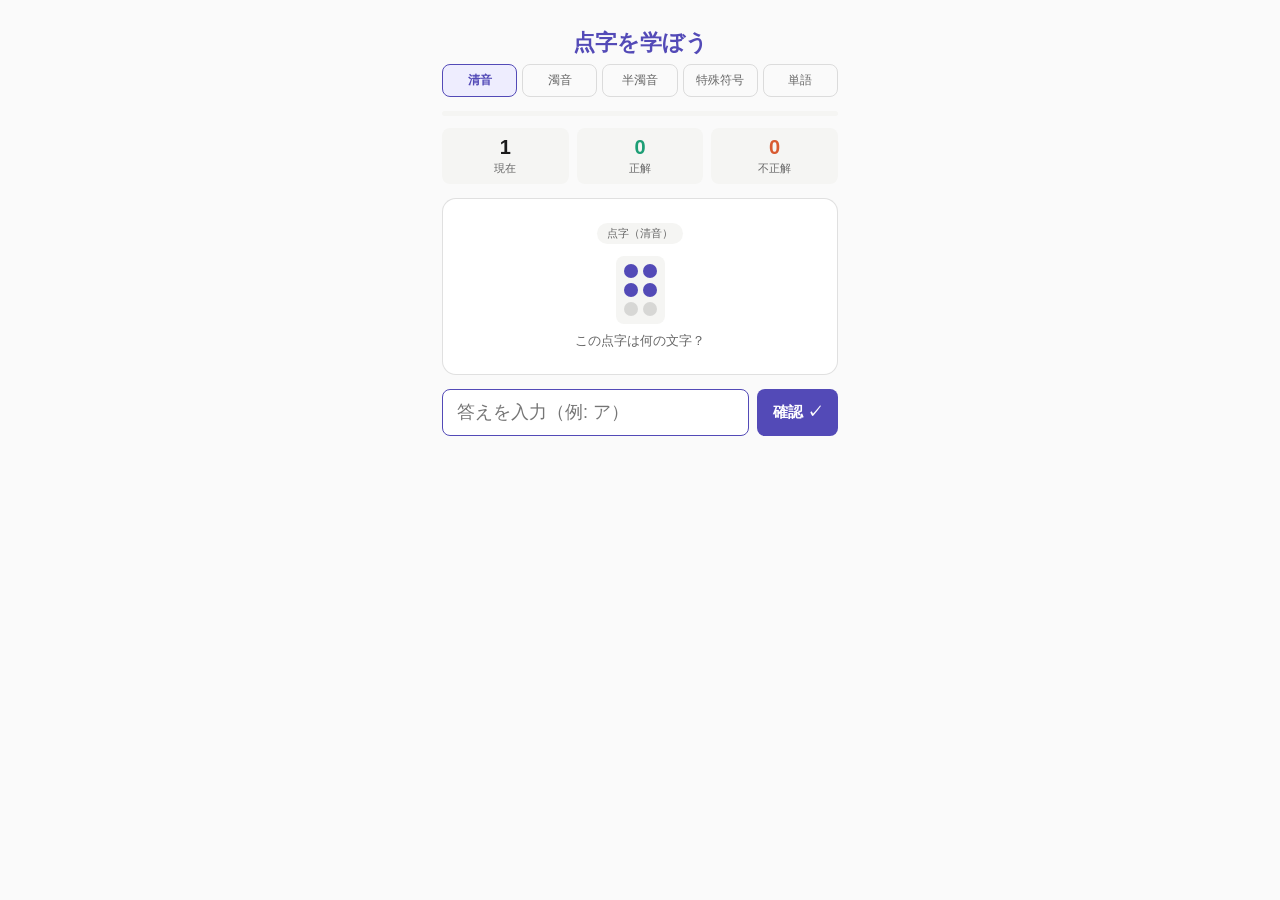
==== static/index.html @ 98c0f5f3 "feat: initial commit - 点字学習アプリ v0.1" ====
<!DOCTYPE html>
<html lang="ja">
<head>
<meta charset="UTF-8">
<meta name="viewport" content="width=device-width, initial-scale=1.0, maximum-scale=1.0">
<title>点字を学ぼう</title>
<link rel="stylesheet" href="/static/style.css">
</head>
<body>
<div class="app">
  <h1 class="app-title">点字を学ぼう</h1>

  <div class="tabs" id="tabs">
    <button class="tab active" data-mode="seion">清音</button>
    <button class="tab" data-mode="dakuten">濁音</button>
    <button class="tab" data-mode="handaku">半濁音</button>
    <button class="tab" data-mode="special">特殊符号</button>
    <button class="tab" data-mode="word">単語</button>
  </div>

  <div class="progress-bar"><div class="progress-fill" id="prog"></div></div>

  <div class="stats">
    <div class="stat"><div class="stat-num" id="stat-cur">1</div><div class="stat-label">現在</div></div>
    <div class="stat"><div class="stat-num correct" id="stat-right">0</div><div class="stat-label">正解</div></div>
    <div class="stat"><div class="stat-num wrong" id="stat-wrong">0</div><div class="stat-label">不正解</div></div>
  </div>

  <div class="card" id="card">
    <div class="card-tag" id="card-tag">点字</div>
    <div class="braille-row" id="braille-display"></div>
    <div class="card-sub" id="card-sub"></div>
  </div>

  <!-- 正誤フィードバック -->
  <div class="feedback hidden" id="feedback">
    <div class="feedback-icon" id="feedback-icon"></div>
    <div class="feedback-msg" id="feedback-msg"></div>
    <div class="feedback-correct" id="feedback-correct"></div>
    <div class="mascot" id="mascot"></div>
  </div>

  <!-- 入力エリア -->
  <div class="input-area" id="input-area">
    <input type="text" id="answer-input" class="answer-input" placeholder="答えを入力（例: ア）" autocomplete="off" autocapitalize="none">
    <button class="btn-check" id="btn-check" onclick="checkAnswer()">確認 ✓</button>
  </div>

  <div class="btn-row" id="btn-next-row" style="display:none">
    <button class="btn btn-next" onclick="nextCard()">次へ →</button>
  </div>

  <!-- 結果画面 -->
  <div class="result hidden" id="result">
    <div class="result-emoji" id="result-emoji">🎉</div>
    <div class="result-title" id="result-title">おつかれさま！</div>
    <div class="result-sub" id="result-sub"></div>
    <div class="result-score-wrap">
      <div class="result-score" id="result-score">0%</div>
      <div class="result-score-label">正解率</div>
    </div>
    <div class="result-btns">
      <button class="btn btn-retry" onclick="restart(false)">もう一度</button>
      <button class="btn btn-wrong-only" onclick="restart(true)">不正解のみ</button>
    </div>
  </div>
</div>

<script src="/static/braille_data.js"></script>
<script src="/static/app.js"></script>
</body>
</html>
---- static/style.css ----
:root {
  --purple: #534AB7;
  --purple-light: #EEEDFE;
  --teal: #1D9E75;
  --teal-light: #E1F5EE;
  --coral: #D85A30;
  --coral-light: #FAECE7;
  --gray-bg: #F5F5F3;
  --border: rgba(0,0,0,0.12);
  --text: #1a1a1a;
  --text-muted: #666;
  --radius-md: 8px;
  --radius-lg: 14px;
}

@media (prefers-color-scheme: dark) {
  :root {
    --purple: #8B82E8;
    --purple-light: #26215C;
    --teal: #5DCAA5;
    --teal-light: #04342C;
    --coral: #F0997B;
    --coral-light: #4A1B0C;
    --gray-bg: #1e1e1e;
    --border: rgba(255,255,255,0.12);
    --text: #f0f0f0;
    --text-muted: #aaa;
  }
  body { background: #111; }
}

* { box-sizing: border-box; margin: 0; padding: 0; }
body { font-family: -apple-system, 'Hiragino Sans', sans-serif; background: #fafafa; min-height: 100vh; }

.app { max-width: 420px; margin: 0 auto; padding: 16px 12px 40px; }

.app-title {
  text-align: center;
  font-size: 22px;
  font-weight: 600;
  color: var(--purple);
  padding: 12px 0 6px;
}

/* タブ */
.tabs { display: flex; gap: 5px; margin-bottom: 14px; flex-wrap: wrap; }
.tab {
  flex: 1; min-width: 56px;
  padding: 7px 4px;
  border: 1px solid var(--border);
  border-radius: var(--radius-md);
  background: transparent;
  font-size: 12px; color: var(--text-muted);
  cursor: pointer; transition: all 0.15s;
}
.tab.active {
  background: var(--purple-light);
  color: var(--purple);
  border-color: var(--purple);
  font-weight: 600;
}

/* プログレス */
.progress-bar { height: 5px; background: var(--gray-bg); border-radius: 3px; margin-bottom: 12px; }
.progress-fill { height: 100%; background: var(--purple); border-radius: 3px; transition: width 0.4s; width: 0%; }

/* 統計 */
.stats { display: flex; gap: 8px; margin-bottom: 14px; }
.stat { flex: 1; background: var(--gray-bg); border-radius: var(--radius-md); padding: 8px; text-align: center; }
.stat-num { font-size: 20px; font-weight: 600; color: var(--text); }
.stat-num.correct { color: var(--teal); }
.stat-num.wrong   { color: var(--coral); }
.stat-label { font-size: 11px; color: var(--text-muted); margin-top: 2px; }

/* カード */
.card {
  background: #fff;
  border: 1px solid var(--border);
  border-radius: var(--radius-lg);
  padding: 24px 16px;
  text-align: center;
  margin-bottom: 14px;
  min-height: 160px;
  display: flex; flex-direction: column;
  align-items: center; justify-content: center;
}
@media (prefers-color-scheme: dark) {
  .card { background: #1c1c1e; }
}
.card-tag {
  font-size: 11px; color: var(--text-muted);
  background: var(--gray-bg);
  padding: 3px 10px; border-radius: 99px; margin-bottom: 12px;
}
.card-sub { font-size: 13px; color: var(--text-muted); margin-top: 8px; }

/* 点字グリッド */
.braille-row { display: flex; gap: 8px; flex-wrap: wrap; justify-content: center; }
.braille-cell {
  display: grid;
  grid-template-columns: 1fr 1fr;
  grid-template-rows: 1fr 1fr 1fr;
  gap: 5px; padding: 8px;
  background: var(--gray-bg);
  border-radius: var(--radius-md);
}
.dot { width: 14px; height: 14px; border-radius: 50%; }
.dot.on  { background: var(--purple); }
.dot.off { background: var(--border); }
.dot.prefix { background: var(--teal); }

/* フィードバック */
.feedback {
  text-align: center;
  padding: 16px;
  border-radius: var(--radius-lg);
  margin-bottom: 14px;
  animation: fadeIn 0.3s ease;
}
.feedback.correct-fb { background: var(--teal-light); }
.feedback.wrong-fb   { background: var(--coral-light); }
.feedback.hidden { display: none; }

@keyframes fadeIn { from { opacity:0; transform: translateY(-8px); } to { opacity:1; transform: translateY(0); } }
@keyframes popIn  { 0%{transform:scale(0.5);opacity:0;} 70%{transform:scale(1.2);} 100%{transform:scale(1);opacity:1;} }
@keyframes shake  { 0%,100%{transform:translateX(0);} 20%,60%{transform:translateX(-8px);} 40%,80%{transform:translateX(8px);} }

.feedback-icon {
  font-size: 56px;
  line-height: 1;
  margin-bottom: 6px;
  animation: popIn 0.4s cubic-bezier(0.175,0.885,0.32,1.275);
}
.feedback-icon.shake-it { animation: shake 0.4s ease; }
.feedback-msg  { font-size: 18px; font-weight: 600; margin-bottom: 4px; }
.feedback-correct { font-size: 13px; color: var(--text-muted); }
.mascot { font-size: 42px; margin-top: 8px; animation: popIn 0.5s 0.1s both cubic-bezier(0.175,0.885,0.32,1.275); }

/* 入力エリア */
.input-area { display: flex; gap: 8px; margin-bottom: 10px; }
.answer-input {
  flex: 1; padding: 12px 14px;
  border: 1.5px solid var(--border);
  border-radius: var(--radius-md);
  font-size: 18px; color: var(--text);
  background: #fff;
  transition: border-color 0.15s;
  outline: none;
}
@media (prefers-color-scheme: dark) {
  .answer-input { background: #1c1c1e; }
}
.answer-input:focus { border-color: var(--purple); }
.answer-input.input-correct { border-color: var(--teal); background: var(--teal-light); }
.answer-input.input-wrong   { border-color: var(--coral); background: var(--coral-light); }

.btn-check {
  padding: 12px 16px;
  background: var(--purple);
  color: #fff;
  border: none;
  border-radius: var(--radius-md);
  font-size: 15px; font-weight: 600;
  cursor: pointer; transition: opacity 0.15s, transform 0.1s;
  white-space: nowrap;
}
.btn-check:hover { opacity: 0.9; }
.btn-check:active { transform: scale(0.97); }

/* 各種ボタン */
.btn-row { display: flex; gap: 8px; }
.btn {
  flex: 1; padding: 12px;
  border-radius: var(--radius-md);
  border: 1.5px solid var(--border);
  background: transparent;
  font-size: 14px; color: var(--text);
  cursor: pointer; transition: all 0.15s;
}
.btn:active { transform: scale(0.97); }
.btn-next { border-color: var(--purple); color: var(--purple); font-weight: 600; }
.btn-retry { border-color: var(--teal); color: var(--teal); font-weight: 600; }
.btn-wrong-only { border-color: var(--coral); color: var(--coral); }

/* 結果画面 */
.result { text-align: center; padding: 20px 12px; }
.result.hidden { display: none; }
.result-emoji { font-size: 52px; margin-bottom: 10px; animation: popIn 0.5s cubic-bezier(0.175,0.885,0.32,1.275); }
.result-title { font-size: 22px; font-weight: 600; color: var(--text); margin-bottom: 6px; }
.result-sub   { font-size: 14px; color: var(--text-muted); margin-bottom: 16px; }
.result-score-wrap {
  background: var(--purple-light);
  border-radius: var(--radius-lg); padding: 14px;
  margin-bottom: 16px;
}
.result-score { font-size: 42px; font-weight: 700; color: var(--purple); }
.result-score-label { font-size: 13px; color: var(--text-muted); margin-top: 4px; }
.result-btns { display: flex; gap: 8px; }
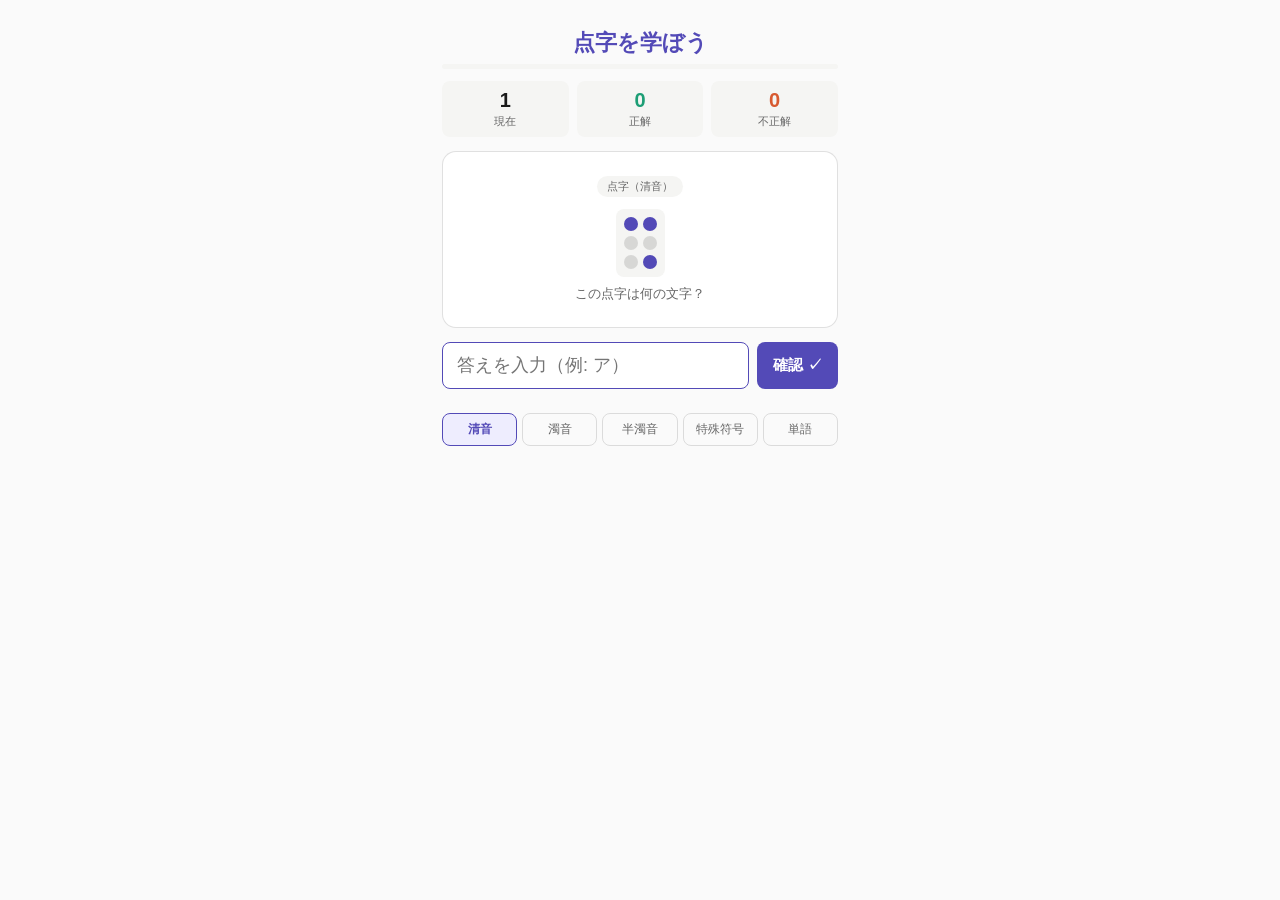
==== commit 759cc49a: "UIの改善と単語ヒントの削除 (Closes #6)" ====
--- a/static/index.html
+++ b/static/index.html
@@ -10,13 +10,7 @@
 <div class="app">
   <h1 class="app-title">点字を学ぼう</h1>
 
-  <div class="tabs" id="tabs">
-    <button class="tab active" data-mode="seion">清音</button>
-    <button class="tab" data-mode="dakuten">濁音</button>
-    <button class="tab" data-mode="handaku">半濁音</button>
-    <button class="tab" data-mode="special">特殊符号</button>
-    <button class="tab" data-mode="word">単語</button>
-  </div>
+
 
   <div class="progress-bar"><div class="progress-fill" id="prog"></div></div>
 
@@ -64,6 +58,14 @@
       <button class="btn btn-wrong-only" onclick="restart(true)">不正解のみ</button>
     </div>
   </div>
+
+  <div class="tabs" id="tabs">
+    <button class="tab active" data-mode="seion">清音</button>
+    <button class="tab" data-mode="dakuten">濁音</button>
+    <button class="tab" data-mode="handaku">半濁音</button>
+    <button class="tab" data-mode="special">特殊符号</button>
+    <button class="tab" data-mode="word">単語</button>
+  </div>
 </div>
 
 <script src="/static/braille_data.js"></script>
--- a/static/style.css
+++ b/static/style.css
@@ -43,7 +43,7 @@
 }
 
 /* タブ */
-.tabs { display: flex; gap: 5px; margin-bottom: 14px; flex-wrap: wrap; }
+.tabs { display: flex; gap: 5px; margin-top: 24px; flex-wrap: wrap; }
 .tab {
   flex: 1; min-width: 56px;
   padding: 7px 4px;
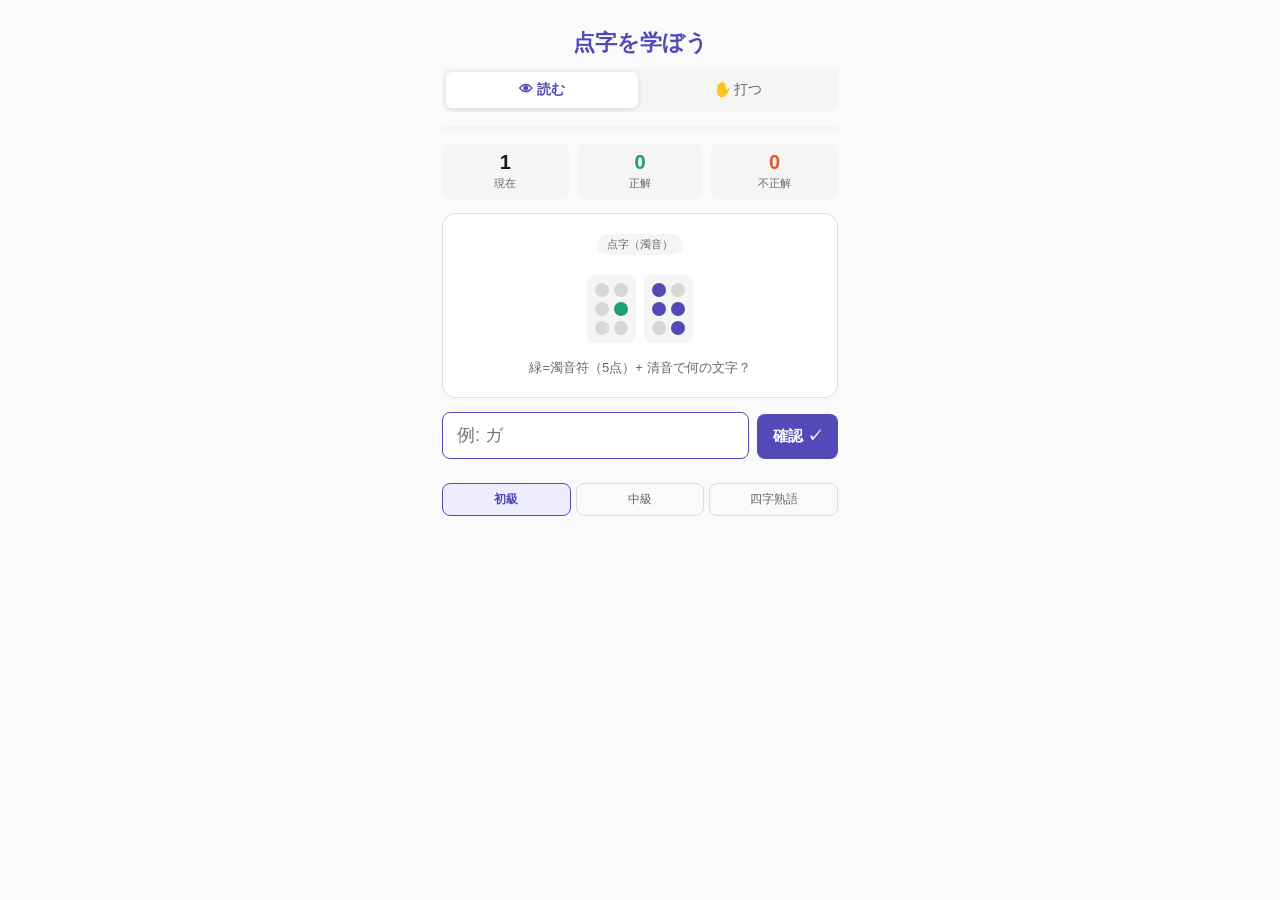
==== commit 2801d035: "fix: 拗音データ修正・打つモードロジック改善・単語重複削除" ====
--- a/static/index.html
+++ b/static/index.html
@@ -10,7 +10,11 @@
 <div class="app">
   <h1 class="app-title">点字を学ぼう</h1>
 
-
+  <!-- 読む / 打つ 切替 -->
+  <div class="mode-row">
+    <button class="mode-btn active" id="mode-read" onclick="switchInputMode('read')">👁 読む</button>
+    <button class="mode-btn" id="mode-type" onclick="switchInputMode('type')">✋ 打つ</button>
+  </div>
 
   <div class="progress-bar"><div class="progress-fill" id="prog"></div></div>
 
@@ -22,8 +26,26 @@
 
   <div class="card" id="card">
     <div class="card-tag" id="card-tag">点字</div>
-    <div class="braille-row" id="braille-display"></div>
+
+    <!-- 読むモード: 点字表示 -->
+    <div class="braille-wrapper" id="braille-wrapper">
+      <div class="braille-row" id="braille-display"></div>
+      <div class="scroll-indicator hidden" id="scroll-indicator">右へスクロール ➔</div>
+    </div>
+
+    <!-- 打つモード: 文字表示 -->
+    <div class="typing-char hidden" id="typing-char"></div>
+
     <div class="card-sub" id="card-sub"></div>
+  </div>
+
+  <!-- 打つモード: 点字入力エリア -->
+  <div class="typing-area hidden" id="typing-area">
+    <div class="typing-dir">
+      <span class="typing-dir-arrow">←</span> 右から左に打ちます
+    </div>
+    <div class="typing-cells-row" id="typing-cells"></div>
+    <button class="btn-check" onclick="checkAnswer()">確認 ✓</button>
   </div>
 
   <!-- 正誤フィードバック -->
@@ -34,7 +56,7 @@
     <div class="mascot" id="mascot"></div>
   </div>
 
-  <!-- 入力エリア -->
+  <!-- 入力エリア（読むモード） -->
   <div class="input-area" id="input-area">
     <input type="text" id="answer-input" class="answer-input" placeholder="答えを入力（例: ア）" autocomplete="off" autocapitalize="none">
     <button class="btn-check" id="btn-check" onclick="checkAnswer()">確認 ✓</button>
@@ -60,11 +82,9 @@
   </div>
 
   <div class="tabs" id="tabs">
-    <button class="tab active" data-mode="seion">清音</button>
-    <button class="tab" data-mode="dakuten">濁音</button>
-    <button class="tab" data-mode="handaku">半濁音</button>
-    <button class="tab" data-mode="special">特殊符号</button>
-    <button class="tab" data-mode="word">単語</button>
+    <button class="tab active" data-mode="shokyu">初級</button>
+    <button class="tab" data-mode="chukyu">中級</button>
+    <button class="tab" data-mode="idiom">四字熟語</button>
   </div>
 </div>
 
--- a/static/style.css
+++ b/static/style.css
@@ -39,10 +39,41 @@
   font-size: 22px;
   font-weight: 600;
   color: var(--purple);
-  padding: 12px 0 6px;
-}
-
-/* タブ */
+  padding: 12px 0 10px;
+}
+
+/* ─── 読む/打つ トグル ───────────────────────────────────────────────── */
+.mode-row {
+  display: flex;
+  gap: 4px;
+  background: var(--gray-bg);
+  border-radius: var(--radius-md);
+  padding: 4px;
+  margin-bottom: 14px;
+}
+.mode-btn {
+  flex: 1;
+  padding: 9px 4px;
+  border: none;
+  border-radius: calc(var(--radius-md) - 2px);
+  background: transparent;
+  font-size: 14px;
+  font-weight: 500;
+  color: var(--text-muted);
+  cursor: pointer;
+  transition: all 0.2s;
+}
+.mode-btn.active {
+  background: #fff;
+  color: var(--purple);
+  font-weight: 700;
+  box-shadow: 0 1px 5px rgba(0,0,0,0.13);
+}
+@media (prefers-color-scheme: dark) {
+  .mode-btn.active { background: #2c2c2e; }
+}
+
+/* ─── タブ ───────────────────────────────────────────────────────────── */
 .tabs { display: flex; gap: 5px; margin-top: 24px; flex-wrap: wrap; }
 .tab {
   flex: 1; min-width: 56px;
@@ -60,11 +91,11 @@
   font-weight: 600;
 }
 
-/* プログレス */
+/* ─── プログレス ─────────────────────────────────────────────────────── */
 .progress-bar { height: 5px; background: var(--gray-bg); border-radius: 3px; margin-bottom: 12px; }
 .progress-fill { height: 100%; background: var(--purple); border-radius: 3px; transition: width 0.4s; width: 0%; }
 
-/* 統計 */
+/* ─── 統計 ───────────────────────────────────────────────────────────── */
 .stats { display: flex; gap: 8px; margin-bottom: 14px; }
 .stat { flex: 1; background: var(--gray-bg); border-radius: var(--radius-md); padding: 8px; text-align: center; }
 .stat-num { font-size: 20px; font-weight: 600; color: var(--text); }
@@ -72,21 +103,20 @@
 .stat-num.wrong   { color: var(--coral); }
 .stat-label { font-size: 11px; color: var(--text-muted); margin-top: 2px; }
 
-/* カード */
+/* ─── カード ─────────────────────────────────────────────────────────── */
 .card {
   background: #fff;
   border: 1px solid var(--border);
   border-radius: var(--radius-lg);
-  padding: 24px 16px;
+  padding: 20px 16px;
   text-align: center;
   margin-bottom: 14px;
-  min-height: 160px;
+  min-height: 150px;
   display: flex; flex-direction: column;
   align-items: center; justify-content: center;
 }
-@media (prefers-color-scheme: dark) {
-  .card { background: #1c1c1e; }
-}
+@media (prefers-color-scheme: dark) { .card { background: #1c1c1e; } }
+
 .card-tag {
   font-size: 11px; color: var(--text-muted);
   background: var(--gray-bg);
@@ -94,8 +124,155 @@
 }
 .card-sub { font-size: 13px; color: var(--text-muted); margin-top: 8px; }
 
-/* 点字グリッド */
-.braille-row { display: flex; gap: 8px; flex-wrap: wrap; justify-content: center; }
+/* ─── 打つモード: 文字表示 ───────────────────────────────────────────── */
+.typing-char {
+  font-size: 52px;
+  font-weight: 700;
+  color: var(--text);
+  line-height: 1.2;
+  text-align: center;
+  margin: 6px 0 4px;
+  letter-spacing: 0.05em;
+}
+.typing-char.hidden { display: none; }
+.typing-meaning {
+  display: block;
+  font-size: 15px;
+  font-weight: 400;
+  color: var(--text-muted);
+  margin-top: 4px;
+}
+
+/* ─── 打つモード: 入力エリア ─────────────────────────────────────────── */
+.typing-area {
+  background: #fff;
+  border: 1px solid var(--border);
+  border-radius: var(--radius-lg);
+  padding: 16px 12px 14px;
+  margin-bottom: 14px;
+  text-align: center;
+}
+.typing-area.hidden { display: none; }
+@media (prefers-color-scheme: dark) { .typing-area { background: #1c1c1e; } }
+
+.typing-dir {
+  font-size: 12px;
+  color: var(--text-muted);
+  margin-bottom: 12px;
+  letter-spacing: 0.04em;
+}
+.typing-dir-arrow {
+  display: inline-block;
+  font-weight: 700;
+  color: var(--purple);
+  margin-right: 2px;
+}
+
+.typing-cells-row {
+  display: flex;
+  gap: 8px;
+  justify-content: center;
+  flex-wrap: nowrap;
+  overflow-x: auto;
+  -webkit-overflow-scrolling: touch;
+  padding: 4px 2px 10px;
+  margin-bottom: 4px;
+}
+
+/* ─── 打つセル ───────────────────────────────────────────────────────── */
+.typing-cell {
+  border: 2px dashed var(--border);
+  transition: border-color 0.2s, background 0.2s;
+  flex-shrink: 0;
+}
+.typing-cell.cell-correct {
+  border: 2px solid var(--teal);
+  background: var(--teal-light);
+}
+.typing-cell.cell-wrong {
+  border: 2px solid var(--coral);
+  background: var(--coral-light);
+}
+
+/* ─── 打つドット ─────────────────────────────────────────────────────── */
+.typing-dot {
+  width: 20px !important;
+  height: 20px !important;
+  cursor: pointer;
+  border-radius: 50%;
+  transition: transform 0.1s, background 0.12s;
+  -webkit-tap-highlight-color: transparent;
+  user-select: none;
+}
+.typing-dot.off {
+  background: var(--border);
+}
+.typing-dot.on {
+  background: var(--purple);
+}
+.typing-dot:hover {
+  transform: scale(1.2);
+  opacity: 0.85;
+}
+.typing-dot:active {
+  transform: scale(0.88);
+}
+
+/* 正解表示: 打ち忘れ(緑) / 余分(赤) */
+.typing-dot.dot-missed {
+  background: var(--teal) !important;
+  box-shadow: 0 0 0 2px var(--teal);
+}
+.typing-dot.dot-extra {
+  background: var(--coral) !important;
+  box-shadow: 0 0 0 2px var(--coral);
+}
+
+/* ─── 点字グリッド（読むモード） ────────────────────────────────────── */
+.braille-wrapper {
+  position: relative;
+  width: 100%;
+  display: flex;
+  justify-content: center;
+  align-items: center;
+}
+.braille-row {
+  display: flex;
+  gap: 8px;
+  flex-wrap: nowrap;
+  justify-content: flex-start;
+  overflow-x: auto;
+  max-width: 100%;
+  padding: 8px 4px;
+  -webkit-overflow-scrolling: touch;
+  scrollbar-width: thin;
+}
+.braille-row.centered { justify-content: center; }
+
+.scroll-indicator {
+  position: absolute;
+  right: 4px;
+  bottom: -6px;
+  background: var(--purple);
+  color: #fff;
+  font-size: 10px;
+  font-weight: 600;
+  padding: 3px 8px;
+  border-radius: 99px;
+  opacity: 0.85;
+  pointer-events: none;
+  animation: pulse 1.5s infinite;
+  box-shadow: 0 2px 6px rgba(0,0,0,0.15);
+  white-space: nowrap;
+}
+.scroll-indicator.hidden { display: none; }
+
+@keyframes pulse {
+  0%   { transform: scale(1);    opacity: 0.85; }
+  50%  { transform: scale(1.05); opacity: 1; }
+  100% { transform: scale(1);    opacity: 0.85; }
+}
+
 .braille-cell {
   display: grid;
   grid-template-columns: 1fr 1fr;
@@ -105,11 +282,11 @@
   border-radius: var(--radius-md);
 }
 .dot { width: 14px; height: 14px; border-radius: 50%; }
-.dot.on  { background: var(--purple); }
-.dot.off { background: var(--border); }
+.dot.on     { background: var(--purple); }
+.dot.off    { background: var(--border); }
 .dot.prefix { background: var(--teal); }
 
-/* フィードバック */
+/* ─── フィードバック ─────────────────────────────────────────────────── */
 .feedback {
   text-align: center;
   padding: 16px;
@@ -121,22 +298,17 @@
 .feedback.wrong-fb   { background: var(--coral-light); }
 .feedback.hidden { display: none; }
 
-@keyframes fadeIn { from { opacity:0; transform: translateY(-8px); } to { opacity:1; transform: translateY(0); } }
+@keyframes fadeIn { from { opacity:0; transform:translateY(-8px); } to { opacity:1; transform:translateY(0); } }
 @keyframes popIn  { 0%{transform:scale(0.5);opacity:0;} 70%{transform:scale(1.2);} 100%{transform:scale(1);opacity:1;} }
 @keyframes shake  { 0%,100%{transform:translateX(0);} 20%,60%{transform:translateX(-8px);} 40%,80%{transform:translateX(8px);} }
 
-.feedback-icon {
-  font-size: 56px;
-  line-height: 1;
-  margin-bottom: 6px;
-  animation: popIn 0.4s cubic-bezier(0.175,0.885,0.32,1.275);
-}
+.feedback-icon { font-size: 56px; line-height: 1; margin-bottom: 6px; animation: popIn 0.4s cubic-bezier(0.175,0.885,0.32,1.275); }
 .feedback-icon.shake-it { animation: shake 0.4s ease; }
 .feedback-msg  { font-size: 18px; font-weight: 600; margin-bottom: 4px; }
 .feedback-correct { font-size: 13px; color: var(--text-muted); }
 .mascot { font-size: 42px; margin-top: 8px; animation: popIn 0.5s 0.1s both cubic-bezier(0.175,0.885,0.32,1.275); }
 
-/* 入力エリア */
+/* ─── 入力エリア（読むモード） ───────────────────────────────────────── */
 .input-area { display: flex; gap: 8px; margin-bottom: 10px; }
 .answer-input {
   flex: 1; padding: 12px 14px;
@@ -147,11 +319,9 @@
   transition: border-color 0.15s;
   outline: none;
 }
-@media (prefers-color-scheme: dark) {
-  .answer-input { background: #1c1c1e; }
-}
+@media (prefers-color-scheme: dark) { .answer-input { background: #1c1c1e; } }
 .answer-input:focus { border-color: var(--purple); }
-.answer-input.input-correct { border-color: var(--teal); background: var(--teal-light); }
+.answer-input.input-correct { border-color: var(--teal);  background: var(--teal-light); }
 .answer-input.input-wrong   { border-color: var(--coral); background: var(--coral-light); }
 
 .btn-check {
@@ -163,11 +333,12 @@
   font-size: 15px; font-weight: 600;
   cursor: pointer; transition: opacity 0.15s, transform 0.1s;
   white-space: nowrap;
-}
-.btn-check:hover { opacity: 0.9; }
+  margin-top: 2px;
+}
+.btn-check:hover  { opacity: 0.9; }
 .btn-check:active { transform: scale(0.97); }
 
-/* 各種ボタン */
+/* ─── 各種ボタン ─────────────────────────────────────────────────────── */
 .btn-row { display: flex; gap: 8px; }
 .btn {
   flex: 1; padding: 12px;
@@ -177,22 +348,18 @@
   font-size: 14px; color: var(--text);
   cursor: pointer; transition: all 0.15s;
 }
-.btn:active { transform: scale(0.97); }
-.btn-next { border-color: var(--purple); color: var(--purple); font-weight: 600; }
-.btn-retry { border-color: var(--teal); color: var(--teal); font-weight: 600; }
-.btn-wrong-only { border-color: var(--coral); color: var(--coral); }
-
-/* 結果画面 */
+.btn:active       { transform: scale(0.97); }
+.btn-next         { border-color: var(--purple); color: var(--purple); font-weight: 600; }
+.btn-retry        { border-color: var(--teal);   color: var(--teal);   font-weight: 600; }
+.btn-wrong-only   { border-color: var(--coral);  color: var(--coral); }
+
+/* ─── 結果画面 ───────────────────────────────────────────────────────── */
 .result { text-align: center; padding: 20px 12px; }
 .result.hidden { display: none; }
 .result-emoji { font-size: 52px; margin-bottom: 10px; animation: popIn 0.5s cubic-bezier(0.175,0.885,0.32,1.275); }
 .result-title { font-size: 22px; font-weight: 600; color: var(--text); margin-bottom: 6px; }
 .result-sub   { font-size: 14px; color: var(--text-muted); margin-bottom: 16px; }
-.result-score-wrap {
-  background: var(--purple-light);
-  border-radius: var(--radius-lg); padding: 14px;
-  margin-bottom: 16px;
-}
+.result-score-wrap { background: var(--purple-light); border-radius: var(--radius-lg); padding: 14px; margin-bottom: 16px; }
 .result-score { font-size: 42px; font-weight: 700; color: var(--purple); }
 .result-score-label { font-size: 13px; color: var(--text-muted); margin-top: 4px; }
 .result-btns { display: flex; gap: 8px; }
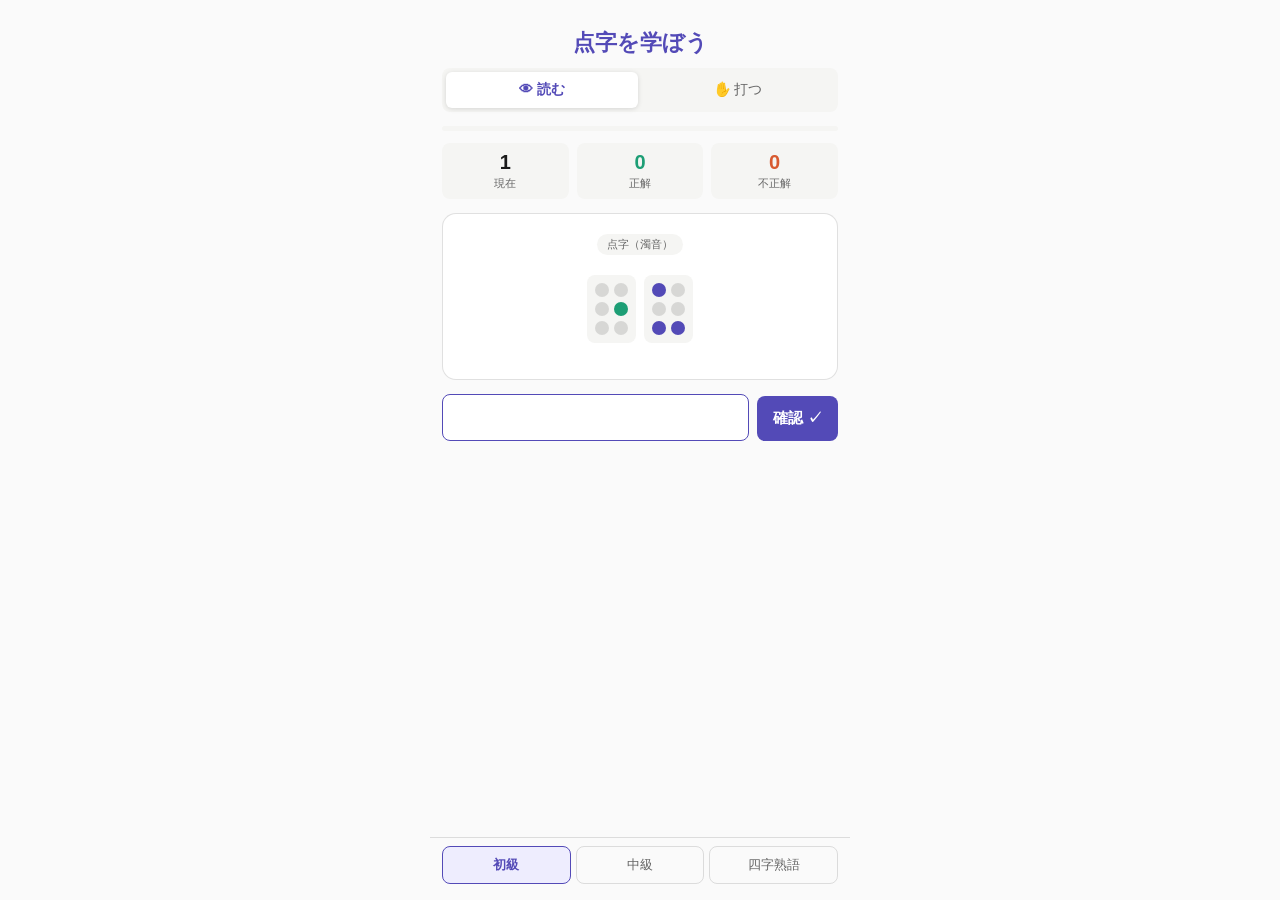
==== commit 78538ce8: "fix: #10 タブ下部固定、#11 打つモードマス逆順、#12 拗濁音1マス化、#13 不正解時に正しい点字表示、#14 ヒント・placeholder削除 closes #10 closes #" ====
--- a/static/index.html
+++ b/static/index.html
@@ -49,16 +49,19 @@
   </div>
 
   <!-- 正誤フィードバック -->
+  <!-- #13: feedback-braille を追加（不正解時に正しい点字を読む向きで表示） -->
   <div class="feedback hidden" id="feedback">
     <div class="feedback-icon" id="feedback-icon"></div>
     <div class="feedback-msg" id="feedback-msg"></div>
     <div class="feedback-correct" id="feedback-correct"></div>
+    <div class="feedback-braille braille-row" id="feedback-braille"></div>
     <div class="mascot" id="mascot"></div>
   </div>
 
   <!-- 入力エリア（読むモード） -->
+  <!-- #14: placeholder を空に -->
   <div class="input-area" id="input-area">
-    <input type="text" id="answer-input" class="answer-input" placeholder="答えを入力（例: ア）" autocomplete="off" autocapitalize="none">
+    <input type="text" id="answer-input" class="answer-input" placeholder="" autocomplete="off" autocapitalize="none">
     <button class="btn-check" id="btn-check" onclick="checkAnswer()">確認 ✓</button>
   </div>
 
@@ -81,6 +84,7 @@
     </div>
   </div>
 
+  <!-- #10: タブを下部に移動（キーボード出現時に点字が隠れない） -->
   <div class="tabs" id="tabs">
     <button class="tab active" data-mode="shokyu">初級</button>
     <button class="tab" data-mode="chukyu">中級</button>
--- a/static/style.css
+++ b/static/style.css
@@ -32,7 +32,8 @@
 * { box-sizing: border-box; margin: 0; padding: 0; }
 body { font-family: -apple-system, 'Hiragino Sans', sans-serif; background: #fafafa; min-height: 100vh; }
 
-.app { max-width: 420px; margin: 0 auto; padding: 16px 12px 40px; }
+/* #10 fix: タブ分の余白を下に確保 */
+.app { max-width: 420px; margin: 0 auto; padding: 16px 12px 88px; }
 
 .app-title {
   text-align: center;
@@ -73,15 +74,31 @@
   .mode-btn.active { background: #2c2c2e; }
 }
 
-/* ─── タブ ───────────────────────────────────────────────────────────── */
-.tabs { display: flex; gap: 5px; margin-top: 24px; flex-wrap: wrap; }
+/* ─── タブ（下部固定）#10 fix ────────────────────────────────────────── */
+.tabs {
+  display: flex;
+  gap: 5px;
+  position: fixed;
+  bottom: 0; left: 0; right: 0;
+  max-width: 420px;
+  margin: 0 auto;
+  padding: 8px 12px 16px;
+  background: rgba(250,250,250,0.96);
+  backdrop-filter: blur(8px);
+  -webkit-backdrop-filter: blur(8px);
+  border-top: 1px solid var(--border);
+  z-index: 100;
+}
+@media (prefers-color-scheme: dark) {
+  .tabs { background: rgba(17,17,17,0.96); }
+}
 .tab {
-  flex: 1; min-width: 56px;
-  padding: 7px 4px;
+  flex: 1;
+  padding: 9px 4px;
   border: 1px solid var(--border);
   border-radius: var(--radius-md);
   background: transparent;
-  font-size: 12px; color: var(--text-muted);
+  font-size: 13px; color: var(--text-muted);
   cursor: pointer; transition: all 0.15s;
 }
 .tab.active {
@@ -204,29 +221,12 @@
   -webkit-tap-highlight-color: transparent;
   user-select: none;
 }
-.typing-dot.off {
-  background: var(--border);
-}
-.typing-dot.on {
-  background: var(--purple);
-}
-.typing-dot:hover {
-  transform: scale(1.2);
-  opacity: 0.85;
-}
-.typing-dot:active {
-  transform: scale(0.88);
-}
-
-/* 正解表示: 打ち忘れ(緑) / 余分(赤) */
-.typing-dot.dot-missed {
-  background: var(--teal) !important;
-  box-shadow: 0 0 0 2px var(--teal);
-}
-.typing-dot.dot-extra {
-  background: var(--coral) !important;
-  box-shadow: 0 0 0 2px var(--coral);
-}
+.typing-dot.off { background: var(--border); }
+.typing-dot.on  { background: var(--purple); }
+.typing-dot:hover  { transform: scale(1.2); opacity: 0.85; }
+.typing-dot:active { transform: scale(0.88); }
+.typing-dot.dot-missed { background: var(--teal)  !important; box-shadow: 0 0 0 2px var(--teal); }
+.typing-dot.dot-extra  { background: var(--coral) !important; box-shadow: 0 0 0 2px var(--coral); }
 
 /* ─── 点字グリッド（読むモード） ────────────────────────────────────── */
 .braille-wrapper {
@@ -247,7 +247,6 @@
   -webkit-overflow-scrolling: touch;
   scrollbar-width: thin;
 }
-.braille-row.centered { justify-content: center; }
 
 .scroll-indicator {
   position: absolute;
@@ -305,8 +304,16 @@
 .feedback-icon { font-size: 56px; line-height: 1; margin-bottom: 6px; animation: popIn 0.4s cubic-bezier(0.175,0.885,0.32,1.275); }
 .feedback-icon.shake-it { animation: shake 0.4s ease; }
 .feedback-msg  { font-size: 18px; font-weight: 600; margin-bottom: 4px; }
-.feedback-correct { font-size: 13px; color: var(--text-muted); }
+.feedback-correct { font-size: 13px; color: var(--text-muted); margin-bottom: 8px; }
 .mascot { font-size: 42px; margin-top: 8px; animation: popIn 0.5s 0.1s both cubic-bezier(0.175,0.885,0.32,1.275); }
+
+/* #13 fix: 不正解時の正しい点字表示エリア */
+.feedback-braille {
+  justify-content: center;
+  margin: 6px auto 4px;
+  min-height: 0;
+}
+.feedback-braille:empty { display: none; }
 
 /* ─── 入力エリア（読むモード） ───────────────────────────────────────── */
 .input-area { display: flex; gap: 8px; margin-bottom: 10px; }
@@ -348,10 +355,10 @@
   font-size: 14px; color: var(--text);
   cursor: pointer; transition: all 0.15s;
 }
-.btn:active       { transform: scale(0.97); }
-.btn-next         { border-color: var(--purple); color: var(--purple); font-weight: 600; }
-.btn-retry        { border-color: var(--teal);   color: var(--teal);   font-weight: 600; }
-.btn-wrong-only   { border-color: var(--coral);  color: var(--coral); }
+.btn:active     { transform: scale(0.97); }
+.btn-next       { border-color: var(--purple); color: var(--purple); font-weight: 600; }
+.btn-retry      { border-color: var(--teal);   color: var(--teal);   font-weight: 600; }
+.btn-wrong-only { border-color: var(--coral);  color: var(--coral); }
 
 /* ─── 結果画面 ───────────────────────────────────────────────────────── */
 .result { text-align: center; padding: 20px 12px; }
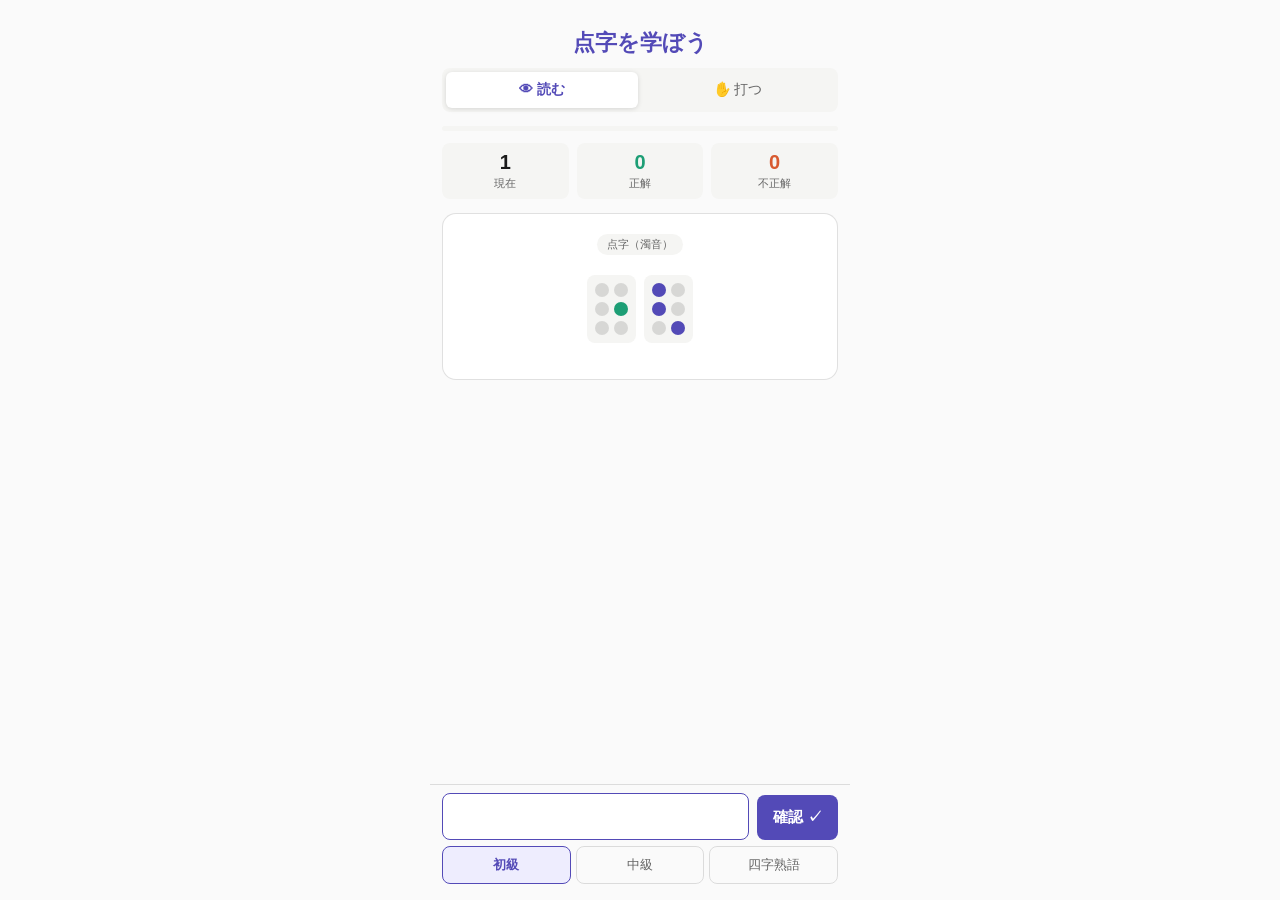
==== commit 71cb2112: "fix: #10 入力欄下部固定・#16 拗音タグ修正・#17 採点時ドット上書き削除 + AWS ECS デプロイ設定追加 closes #10 closes #16 closes #17" ====
--- a/static/index.html
+++ b/static/index.html
@@ -58,17 +58,6 @@
     <div class="mascot" id="mascot"></div>
   </div>
 
-  <!-- 入力エリア（読むモード） -->
-  <!-- #14: placeholder を空に -->
-  <div class="input-area" id="input-area">
-    <input type="text" id="answer-input" class="answer-input" placeholder="" autocomplete="off" autocapitalize="none">
-    <button class="btn-check" id="btn-check" onclick="checkAnswer()">確認 ✓</button>
-  </div>
-
-  <div class="btn-row" id="btn-next-row" style="display:none">
-    <button class="btn btn-next" onclick="nextCard()">次へ →</button>
-  </div>
-
   <!-- 結果画面 -->
   <div class="result hidden" id="result">
     <div class="result-emoji" id="result-emoji">🎉</div>
@@ -84,11 +73,22 @@
     </div>
   </div>
 
-  <!-- #10: タブを下部に移動（キーボード出現時に点字が隠れない） -->
-  <div class="tabs" id="tabs">
-    <button class="tab active" data-mode="shokyu">初級</button>
-    <button class="tab" data-mode="chukyu">中級</button>
-    <button class="tab" data-mode="idiom">四字熟語</button>
+  <!-- #10 fix: 入力エリア・次へボタンをタブと同じ下部固定エリアに配置 -->
+  <!-- キーボード出現時も点字カードが隠れない -->
+  <div class="bottom-bar">
+    <div class="input-area" id="input-area">
+      <input type="text" id="answer-input" class="answer-input" placeholder="" autocomplete="off" autocapitalize="none">
+      <button class="btn-check" id="btn-check" onclick="checkAnswer()">確認 ✓</button>
+    </div>
+    <div class="btn-row" id="btn-next-row" style="display:none">
+      <button class="btn btn-next" onclick="nextCard()">次へ →</button>
+    </div>
+    <!-- #10: タブ -->
+    <div class="tabs" id="tabs">
+      <button class="tab active" data-mode="shokyu">初級</button>
+      <button class="tab" data-mode="chukyu">中級</button>
+      <button class="tab" data-mode="idiom">四字熟語</button>
+    </div>
   </div>
 </div>
 
--- a/static/style.css
+++ b/static/style.css
@@ -32,8 +32,8 @@
 * { box-sizing: border-box; margin: 0; padding: 0; }
 body { font-family: -apple-system, 'Hiragino Sans', sans-serif; background: #fafafa; min-height: 100vh; }
 
-/* #10 fix: タブ分の余白を下に確保 */
-.app { max-width: 420px; margin: 0 auto; padding: 16px 12px 88px; }
+/* #10 fix: bottom-bar（入力欄+タブ）分の余白を確保 */
+.app { max-width: 420px; margin: 0 auto; padding: 16px 12px 160px; }
 
 .app-title {
   text-align: center;
@@ -74,23 +74,36 @@
   .mode-btn.active { background: #2c2c2e; }
 }
 
-/* ─── タブ（下部固定）#10 fix ────────────────────────────────────────── */
-.tabs {
-  display: flex;
-  gap: 5px;
+/* ─── 下部固定バー（入力欄 + 次へ + タブをまとめて固定）#10 fix ── */
+.bottom-bar {
   position: fixed;
   bottom: 0; left: 0; right: 0;
   max-width: 420px;
   margin: 0 auto;
-  padding: 8px 12px 16px;
-  background: rgba(250,250,250,0.96);
-  backdrop-filter: blur(8px);
-  -webkit-backdrop-filter: blur(8px);
+  background: rgba(250,250,250,0.97);
+  backdrop-filter: blur(10px);
+  -webkit-backdrop-filter: blur(10px);
   border-top: 1px solid var(--border);
   z-index: 100;
+  padding: 8px 12px 16px;
+  display: flex;
+  flex-direction: column;
+  gap: 6px;
 }
 @media (prefers-color-scheme: dark) {
-  .tabs { background: rgba(17,17,17,0.96); }
+  .bottom-bar { background: rgba(17,17,17,0.97); }
+}
+
+/* タブは bottom-bar 内なので fixed 不要 */
+.tabs {
+  display: flex;
+  gap: 5px;
+  position: static;
+  padding: 0;
+  background: transparent;
+  border-top: none;
+  backdrop-filter: none;
+  -webkit-backdrop-filter: none;
 }
 .tab {
   flex: 1;
@@ -316,7 +329,7 @@
 .feedback-braille:empty { display: none; }
 
 /* ─── 入力エリア（読むモード） ───────────────────────────────────────── */
-.input-area { display: flex; gap: 8px; margin-bottom: 10px; }
+.input-area { display: flex; gap: 8px; margin-bottom: 0; }
 .answer-input {
   flex: 1; padding: 12px 14px;
   border: 1.5px solid var(--border);
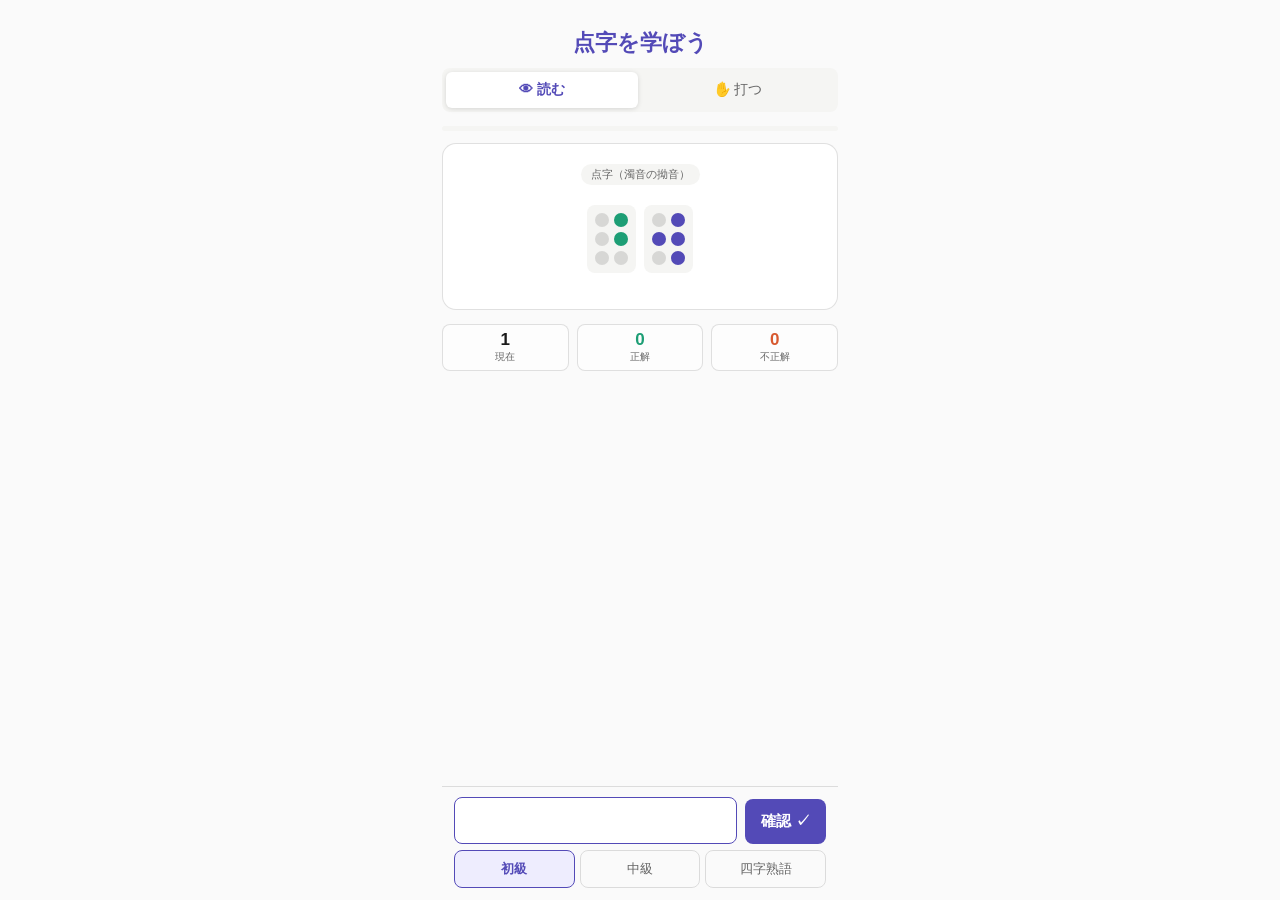
==== commit 14c31194: "fix: mobile reading layout and deploy filter" ====
--- a/static/index.html
+++ b/static/index.html
@@ -10,71 +10,71 @@
 <div class="app">
   <h1 class="app-title">点字を学ぼう</h1>
 
-  <!-- 読む / 打つ 切替 -->
-  <div class="mode-row">
-    <button class="mode-btn active" id="mode-read" onclick="switchInputMode('read')">👁 読む</button>
-    <button class="mode-btn" id="mode-type" onclick="switchInputMode('type')">✋ 打つ</button>
-  </div>
-
-  <div class="progress-bar"><div class="progress-fill" id="prog"></div></div>
-
-  <div class="stats">
-    <div class="stat"><div class="stat-num" id="stat-cur">1</div><div class="stat-label">現在</div></div>
-    <div class="stat"><div class="stat-num correct" id="stat-right">0</div><div class="stat-label">正解</div></div>
-    <div class="stat"><div class="stat-num wrong" id="stat-wrong">0</div><div class="stat-label">不正解</div></div>
-  </div>
-
-  <div class="card" id="card">
-    <div class="card-tag" id="card-tag">点字</div>
-
-    <!-- 読むモード: 点字表示 -->
-    <div class="braille-wrapper" id="braille-wrapper">
-      <div class="braille-row" id="braille-display"></div>
-      <div class="scroll-indicator hidden" id="scroll-indicator">右へスクロール ➔</div>
+  <div class="content">
+    <!-- 読む / 打つ 切替 -->
+    <div class="mode-row">
+      <button class="mode-btn active" id="mode-read" onclick="switchInputMode('read')">👁 読む</button>
+      <button class="mode-btn" id="mode-type" onclick="switchInputMode('type')">✋ 打つ</button>
     </div>
 
-    <!-- 打つモード: 文字表示 -->
-    <div class="typing-char hidden" id="typing-char"></div>
+    <div class="progress-bar"><div class="progress-fill" id="prog"></div></div>
 
-    <div class="card-sub" id="card-sub"></div>
-  </div>
+    <div class="card" id="card">
+      <div class="card-tag" id="card-tag">点字</div>
 
-  <!-- 打つモード: 点字入力エリア -->
-  <div class="typing-area hidden" id="typing-area">
-    <div class="typing-dir">
-      <span class="typing-dir-arrow">←</span> 右から左に打ちます
+      <!-- 読むモード: 点字表示 -->
+      <div class="braille-wrapper" id="braille-wrapper">
+        <div class="braille-row" id="braille-display"></div>
+        <div class="scroll-indicator hidden" id="scroll-indicator">右へスクロール ➔</div>
+      </div>
+
+      <!-- 打つモード: 文字表示 -->
+      <div class="typing-char hidden" id="typing-char"></div>
+
+      <div class="card-sub" id="card-sub"></div>
     </div>
-    <div class="typing-cells-row" id="typing-cells"></div>
-    <button class="btn-check" onclick="checkAnswer()">確認 ✓</button>
-  </div>
 
-  <!-- 正誤フィードバック -->
-  <!-- #13: feedback-braille を追加（不正解時に正しい点字を読む向きで表示） -->
-  <div class="feedback hidden" id="feedback">
-    <div class="feedback-icon" id="feedback-icon"></div>
-    <div class="feedback-msg" id="feedback-msg"></div>
-    <div class="feedback-correct" id="feedback-correct"></div>
-    <div class="feedback-braille braille-row" id="feedback-braille"></div>
-    <div class="mascot" id="mascot"></div>
-  </div>
+    <!-- 打つモード: 点字入力エリア -->
+    <div class="typing-area hidden" id="typing-area">
+      <div class="typing-dir">
+        <span class="typing-dir-arrow">←</span> 右から左に打ちます
+      </div>
+      <div class="typing-cells-row" id="typing-cells"></div>
+      <button class="btn-check" onclick="checkAnswer()">確認 ✓</button>
+    </div>
 
-  <!-- 結果画面 -->
-  <div class="result hidden" id="result">
-    <div class="result-emoji" id="result-emoji">🎉</div>
-    <div class="result-title" id="result-title">おつかれさま！</div>
-    <div class="result-sub" id="result-sub"></div>
-    <div class="result-score-wrap">
-      <div class="result-score" id="result-score">0%</div>
-      <div class="result-score-label">正解率</div>
+    <!-- 正誤フィードバック -->
+    <!-- #13: feedback-braille を追加（不正解時に正しい点字を読む向きで表示） -->
+    <div class="feedback hidden" id="feedback">
+      <div class="feedback-icon" id="feedback-icon"></div>
+      <div class="feedback-msg" id="feedback-msg"></div>
+      <div class="feedback-correct" id="feedback-correct"></div>
+      <div class="feedback-braille braille-row" id="feedback-braille"></div>
+      <div class="mascot" id="mascot"></div>
     </div>
-    <div class="result-btns">
-      <button class="btn btn-retry" onclick="restart(false)">もう一度</button>
-      <button class="btn btn-wrong-only" onclick="restart(true)">不正解のみ</button>
+
+    <!-- 結果画面 -->
+    <div class="result hidden" id="result">
+      <div class="result-emoji" id="result-emoji">🎉</div>
+      <div class="result-title" id="result-title">おつかれさま！</div>
+      <div class="result-sub" id="result-sub"></div>
+      <div class="result-score-wrap">
+        <div class="result-score" id="result-score">0%</div>
+        <div class="result-score-label">正解率</div>
+      </div>
+      <div class="result-btns">
+        <button class="btn btn-retry" onclick="restart(false)">もう一度</button>
+        <button class="btn btn-wrong-only" onclick="restart(true)">不正解のみ</button>
+      </div>
+    </div>
+
+    <div class="stats">
+      <div class="stat"><div class="stat-num" id="stat-cur">1</div><div class="stat-label">現在</div></div>
+      <div class="stat"><div class="stat-num correct" id="stat-right">0</div><div class="stat-label">正解</div></div>
+      <div class="stat"><div class="stat-num wrong" id="stat-wrong">0</div><div class="stat-label">不正解</div></div>
     </div>
   </div>
 
-  <!-- #10 fix: 入力エリア・次へボタンをタブと同じ下部固定エリアに配置 -->
-  <!-- キーボード出現時も点字カードが隠れない -->
   <div class="bottom-bar">
     <div class="input-area" id="input-area">
       <input type="text" id="answer-input" class="answer-input" placeholder="" autocomplete="off" autocapitalize="none">
--- a/static/style.css
+++ b/static/style.css
@@ -30,10 +30,30 @@
 }
 
 * { box-sizing: border-box; margin: 0; padding: 0; }
-body { font-family: -apple-system, 'Hiragino Sans', sans-serif; background: #fafafa; min-height: 100vh; }
-
-/* #10 fix: bottom-bar（入力欄+タブ）分の余白を確保 */
-.app { max-width: 420px; margin: 0 auto; padding: 16px 12px 160px; }
+body {
+  font-family: -apple-system, 'Hiragino Sans', sans-serif;
+  background: #fafafa;
+  min-height: 100dvh;
+  overflow: hidden;
+}
+
+/* 画面全体を縦分割し、本文だけをスクロールさせる */
+.app {
+  max-width: 420px;
+  margin: 0 auto;
+  padding: 16px 12px 0;
+  height: 100dvh;
+  display: flex;
+  flex-direction: column;
+}
+
+.content {
+  flex: 1;
+  min-height: 0;
+  overflow-y: auto;
+  -webkit-overflow-scrolling: touch;
+  padding-bottom: 12px;
+}
 
 .app-title {
   text-align: center;
@@ -74,18 +94,14 @@
   .mode-btn.active { background: #2c2c2e; }
 }
 
-/* ─── 下部固定バー（入力欄 + 次へ + タブをまとめて固定）#10 fix ── */
+/* ─── 下部バー（入力欄 + 得点 + 次へ + タブ） ──────────────────────── */
 .bottom-bar {
-  position: fixed;
-  bottom: 0; left: 0; right: 0;
-  max-width: 420px;
-  margin: 0 auto;
+  flex: 0 0 auto;
   background: rgba(250,250,250,0.97);
   backdrop-filter: blur(10px);
   -webkit-backdrop-filter: blur(10px);
   border-top: 1px solid var(--border);
-  z-index: 100;
-  padding: 8px 12px 16px;
+  padding: 10px 12px calc(12px + env(safe-area-inset-bottom));
   display: flex;
   flex-direction: column;
   gap: 6px;
@@ -105,6 +121,35 @@
   backdrop-filter: none;
   -webkit-backdrop-filter: none;
 }
+
+.stats {
+  display: flex;
+  gap: 8px;
+  margin-bottom: 0;
+}
+
+.stats .stat {
+  flex: 1;
+  background: rgba(255,255,255,0.65);
+  border: 1px solid var(--border);
+  border-radius: var(--radius-md);
+  padding: 6px 4px;
+  text-align: center;
+}
+
+@media (prefers-color-scheme: dark) {
+  .stats .stat { background: rgba(44,44,46,0.72); }
+}
+
+.stats .stat-num {
+  font-size: 17px;
+  line-height: 1;
+}
+
+.stats .stat-label {
+  font-size: 10px;
+  margin-top: 2px;
+}
 .tab {
   flex: 1;
   padding: 9px 4px;
@@ -126,7 +171,6 @@
 .progress-fill { height: 100%; background: var(--purple); border-radius: 3px; transition: width 0.4s; width: 0%; }
 
 /* ─── 統計 ───────────────────────────────────────────────────────────── */
-.stats { display: flex; gap: 8px; margin-bottom: 14px; }
 .stat { flex: 1; background: var(--gray-bg); border-radius: var(--radius-md); padding: 8px; text-align: center; }
 .stat-num { font-size: 20px; font-weight: 600; color: var(--text); }
 .stat-num.correct { color: var(--teal); }
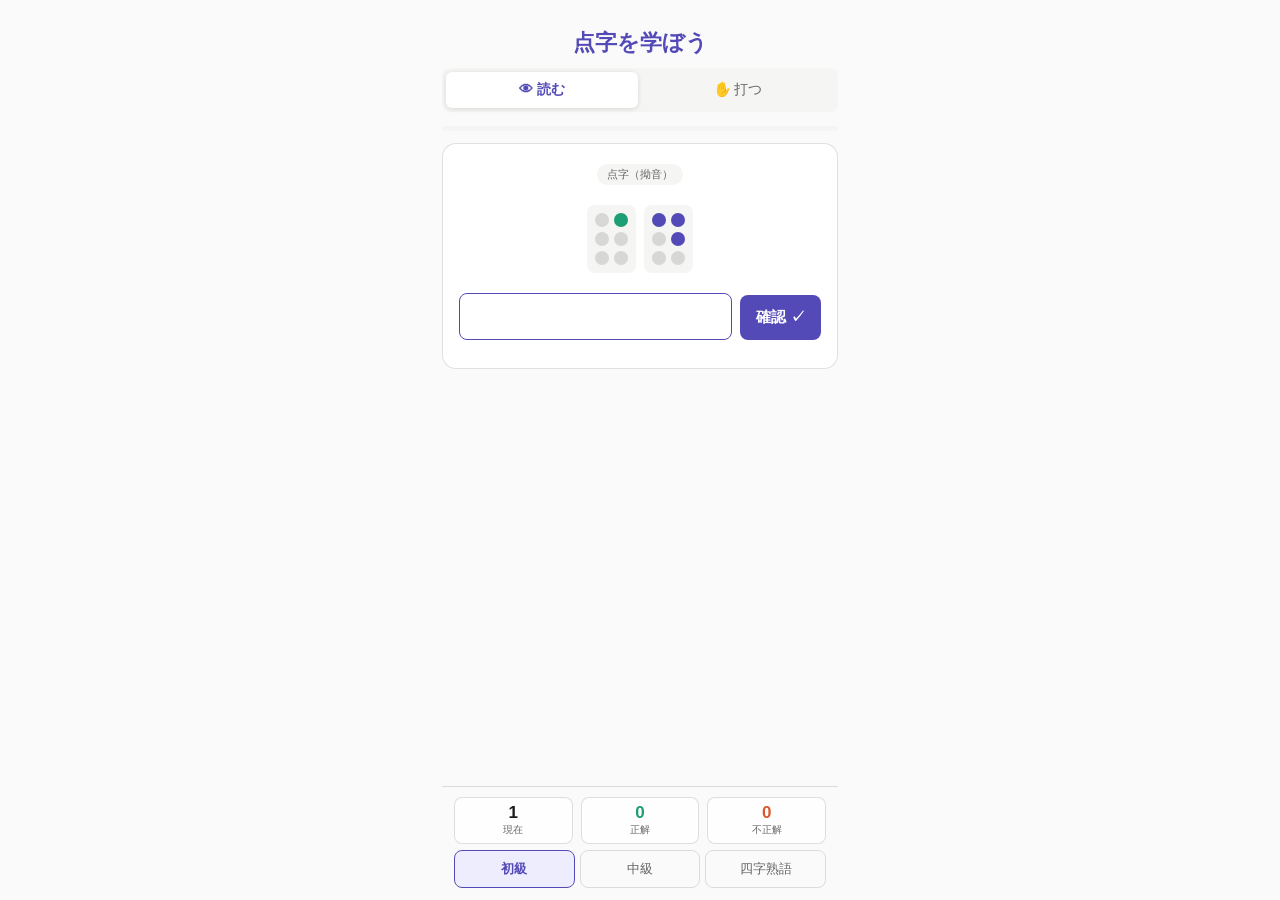
==== commit 5cb68413: "fix: move read input below braille (closes #19)" ====
--- a/static/index.html
+++ b/static/index.html
@@ -26,6 +26,12 @@
       <div class="braille-wrapper" id="braille-wrapper">
         <div class="braille-row" id="braille-display"></div>
         <div class="scroll-indicator hidden" id="scroll-indicator">右へスクロール ➔</div>
+      </div>
+
+      <!-- 読むモード: 入力欄 -->
+      <div class="input-area" id="input-area" style="display:none">
+        <input type="text" id="answer-input" class="answer-input" placeholder="" autocomplete="off" autocapitalize="none">
+        <button class="btn-check" id="btn-check" onclick="checkAnswer()">確認 ✓</button>
       </div>
 
       <!-- 打つモード: 文字表示 -->
@@ -68,17 +74,13 @@
       </div>
     </div>
 
+  </div>
+
+  <div class="bottom-bar">
     <div class="stats">
       <div class="stat"><div class="stat-num" id="stat-cur">1</div><div class="stat-label">現在</div></div>
       <div class="stat"><div class="stat-num correct" id="stat-right">0</div><div class="stat-label">正解</div></div>
       <div class="stat"><div class="stat-num wrong" id="stat-wrong">0</div><div class="stat-label">不正解</div></div>
-    </div>
-  </div>
-
-  <div class="bottom-bar">
-    <div class="input-area" id="input-area">
-      <input type="text" id="answer-input" class="answer-input" placeholder="" autocomplete="off" autocapitalize="none">
-      <button class="btn-check" id="btn-check" onclick="checkAnswer()">確認 ✓</button>
     </div>
     <div class="btn-row" id="btn-next-row" style="display:none">
       <button class="btn btn-next" onclick="nextCard()">次へ →</button>
--- a/static/style.css
+++ b/static/style.css
@@ -30,6 +30,7 @@
 }
 
 * { box-sizing: border-box; margin: 0; padding: 0; }
+.hidden { display: none !important; }
 body {
   font-family: -apple-system, 'Hiragino Sans', sans-serif;
   background: #fafafa;
@@ -94,7 +95,7 @@
   .mode-btn.active { background: #2c2c2e; }
 }
 
-/* ─── 下部バー（入力欄 + 得点 + 次へ + タブ） ──────────────────────── */
+/* ─── 下部バー（得点 + 次へ + タブ） ──────────────────────────────── */
 .bottom-bar {
   flex: 0 0 auto;
   background: rgba(250,250,250,0.97);
@@ -251,6 +252,16 @@
   -webkit-overflow-scrolling: touch;
   padding: 4px 2px 10px;
   margin-bottom: 4px;
+}
+
+/* ─── 読むモード: 入力エリア ─────────────────────────────────────────── */
+.input-area {
+  width: 100%;
+  align-self: stretch;
+  display: flex;
+  gap: 8px;
+  margin-top: 12px;
+  margin-bottom: 0;
 }
 
 /* ─── 打つセル ───────────────────────────────────────────────────────── */
@@ -373,7 +384,6 @@
 .feedback-braille:empty { display: none; }
 
 /* ─── 入力エリア（読むモード） ───────────────────────────────────────── */
-.input-area { display: flex; gap: 8px; margin-bottom: 0; }
 .answer-input {
   flex: 1; padding: 12px 14px;
   border: 1.5px solid var(--border);
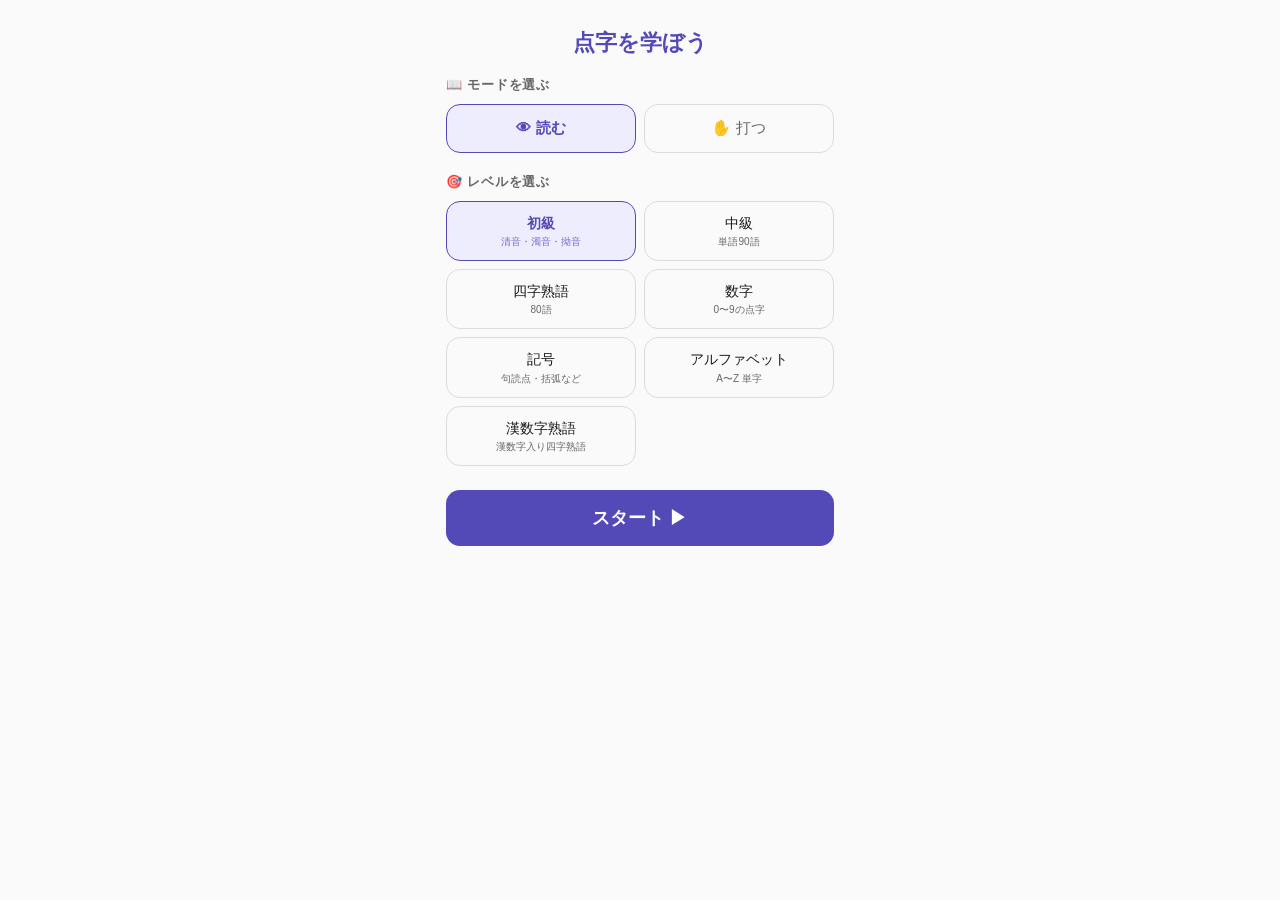
==== commit aecf2166: "feat: メニュー画面・数字・記号・アルファベット追加 closes #5 closes #27 closes #28" ====
--- a/static/index.html
+++ b/static/index.html
@@ -10,86 +10,109 @@
 <div class="app">
   <h1 class="app-title">点字を学ぼう</h1>
 
-  <div class="content">
-    <!-- 読む / 打つ 切替 -->
-    <div class="mode-row">
-      <button class="mode-btn active" id="mode-read" onclick="switchInputMode('read')">👁 読む</button>
-      <button class="mode-btn" id="mode-type" onclick="switchInputMode('type')">✋ 打つ</button>
+  <!-- #28: メニュー画面 -->
+  <div id="menu-screen" class="menu-screen">
+    <div class="menu-section">
+      <div class="menu-section-title">📖 モードを選ぶ</div>
+      <div class="menu-btn-group">
+        <button class="menu-mode-btn active" data-mode="read">👁 読む</button>
+        <button class="menu-mode-btn" data-mode="type">✋ 打つ</button>
+      </div>
+    </div>
+    <div class="menu-section">
+      <div class="menu-section-title">🎯 レベルを選ぶ</div>
+      <div class="menu-btn-group menu-level-group">
+        <button class="menu-level-btn active" data-level="shokyu">初級<span class="menu-level-sub">清音・濁音・拗音</span></button>
+        <button class="menu-level-btn" data-level="chukyu">中級<span class="menu-level-sub">単語90語</span></button>
+        <button class="menu-level-btn" data-level="idiom">四字熟語<span class="menu-level-sub">80語</span></button>
+        <button class="menu-level-btn" data-level="number">数字<span class="menu-level-sub">0〜9の点字</span></button>
+        <button class="menu-level-btn" data-level="kigo">記号<span class="menu-level-sub">句読点・括弧など</span></button>
+        <button class="menu-level-btn" data-level="alpha">アルファベット<span class="menu-level-sub">A〜Z 単字</span></button>
+        <button class="menu-level-btn" data-level="kanji_idiom">漢数字熟語<span class="menu-level-sub">漢数字入り四字熟語</span></button>
+      </div>
+    </div>
+    <button class="btn-start" id="btn-start">スタート ▶</button>
+  </div>
+
+  <!-- #28: 出題画面 -->
+  <div id="quiz-screen" class="quiz-screen hidden">
+    <div class="quiz-header">
+      <button class="btn-back-menu" id="btn-back-menu">← メニュー</button>
+      <span class="quiz-mode-badge" id="quiz-mode-label">👁 読むモード</span>
+      <span class="quiz-level-badge" id="quiz-level-label">初級</span>
     </div>
 
-    <div class="progress-bar"><div class="progress-fill" id="prog"></div></div>
+    <div class="content">
+      <div class="progress-bar"><div class="progress-fill" id="prog"></div></div>
 
-    <div class="card" id="card">
-      <div class="card-tag" id="card-tag">点字</div>
+      <div class="card" id="card">
+        <div class="card-tag" id="card-tag">点字</div>
 
-      <!-- 読むモード: 点字表示 -->
-      <div class="braille-wrapper" id="braille-wrapper">
-        <div class="braille-row" id="braille-display"></div>
-        <div class="scroll-indicator hidden" id="scroll-indicator">右へスクロール ➔</div>
+        <!-- 読むモード: 点字表示 -->
+        <div class="braille-wrapper" id="braille-wrapper">
+          <div class="braille-row" id="braille-display"></div>
+          <div class="scroll-indicator hidden" id="scroll-indicator">右へスクロール ➔</div>
+        </div>
+
+        <!-- 読むモード: 入力欄 + 確認ボタン（カード内下部中央） -->
+        <div class="input-area" id="input-area" style="display:none">
+          <div class="input-row">
+            <input type="text" id="answer-input" class="answer-input" placeholder="" autocomplete="off" autocapitalize="none">
+          </div>
+          <div class="input-check-row">
+            <button class="btn-check" id="btn-check" onclick="checkAnswer()">確認 ✓</button>
+          </div>
+        </div>
+
+        <!-- 打つモード: 文字表示 -->
+        <div class="typing-char hidden" id="typing-char"></div>
+        <div class="card-sub" id="card-sub"></div>
       </div>
 
-      <!-- 読むモード: 入力欄 -->
-      <div class="input-area" id="input-area" style="display:none">
-        <input type="text" id="answer-input" class="answer-input" placeholder="" autocomplete="off" autocapitalize="none">
-        <button class="btn-check" id="btn-check" onclick="checkAnswer()">確認 ✓</button>
+      <!-- 打つモード: 点字入力エリア -->
+      <div class="typing-area hidden" id="typing-area">
+        <div class="typing-dir">
+          <span class="typing-dir-arrow">←</span> 右から左に打ちます
+        </div>
+        <div class="typing-cells-row" id="typing-cells"></div>
+        <button class="btn-check" onclick="checkAnswer()">確認 ✓</button>
       </div>
 
-      <!-- 打つモード: 文字表示 -->
-      <div class="typing-char hidden" id="typing-char"></div>
+      <!-- 正誤フィードバック -->
+      <div class="feedback hidden" id="feedback">
+        <div class="feedback-icon" id="feedback-icon"></div>
+        <div class="feedback-msg" id="feedback-msg"></div>
+        <div class="feedback-correct" id="feedback-correct"></div>
+        <div class="feedback-braille braille-row" id="feedback-braille"></div>
+        <div class="mascot" id="mascot"></div>
+      </div>
 
-      <div class="card-sub" id="card-sub"></div>
-    </div>
-
-    <!-- 打つモード: 点字入力エリア -->
-    <div class="typing-area hidden" id="typing-area">
-      <div class="typing-dir">
-        <span class="typing-dir-arrow">←</span> 右から左に打ちます
-      </div>
-      <div class="typing-cells-row" id="typing-cells"></div>
-      <button class="btn-check" onclick="checkAnswer()">確認 ✓</button>
-    </div>
-
-    <!-- 正誤フィードバック -->
-    <!-- #13: feedback-braille を追加（不正解時に正しい点字を読む向きで表示） -->
-    <div class="feedback hidden" id="feedback">
-      <div class="feedback-icon" id="feedback-icon"></div>
-      <div class="feedback-msg" id="feedback-msg"></div>
-      <div class="feedback-correct" id="feedback-correct"></div>
-      <div class="feedback-braille braille-row" id="feedback-braille"></div>
-      <div class="mascot" id="mascot"></div>
-    </div>
-
-    <!-- 結果画面 -->
-    <div class="result hidden" id="result">
-      <div class="result-emoji" id="result-emoji">🎉</div>
-      <div class="result-title" id="result-title">おつかれさま！</div>
-      <div class="result-sub" id="result-sub"></div>
-      <div class="result-score-wrap">
-        <div class="result-score" id="result-score">0%</div>
-        <div class="result-score-label">正解率</div>
-      </div>
-      <div class="result-btns">
-        <button class="btn btn-retry" onclick="restart(false)">もう一度</button>
-        <button class="btn btn-wrong-only" onclick="restart(true)">不正解のみ</button>
+      <!-- 結果画面 -->
+      <div class="result hidden" id="result">
+        <div class="result-emoji" id="result-emoji">🎉</div>
+        <div class="result-title" id="result-title">おつかれさま！</div>
+        <div class="result-sub" id="result-sub"></div>
+        <div class="result-score-wrap">
+          <div class="result-score" id="result-score">0%</div>
+          <div class="result-score-label">正解率</div>
+        </div>
+        <div class="result-btns">
+          <button class="btn btn-retry" onclick="restart(false)">もう一度</button>
+          <button class="btn btn-wrong-only" onclick="restart(true)">不正解のみ</button>
+          <button class="btn btn-menu" onclick="showMenu()">メニューへ</button>
+        </div>
       </div>
     </div>
 
-  </div>
-
-  <div class="bottom-bar">
-    <div class="stats">
-      <div class="stat"><div class="stat-num" id="stat-cur">1</div><div class="stat-label">現在</div></div>
-      <div class="stat"><div class="stat-num correct" id="stat-right">0</div><div class="stat-label">正解</div></div>
-      <div class="stat"><div class="stat-num wrong" id="stat-wrong">0</div><div class="stat-label">不正解</div></div>
-    </div>
-    <div class="btn-row" id="btn-next-row" style="display:none">
-      <button class="btn btn-next" onclick="nextCard()">次へ →</button>
-    </div>
-    <!-- #10: タブ -->
-    <div class="tabs" id="tabs">
-      <button class="tab active" data-mode="shokyu">初級</button>
-      <button class="tab" data-mode="chukyu">中級</button>
-      <button class="tab" data-mode="idiom">四字熟語</button>
+    <div class="bottom-bar">
+      <div class="stats">
+        <div class="stat"><div class="stat-num" id="stat-cur">1</div><div class="stat-label">現在</div></div>
+        <div class="stat"><div class="stat-num correct" id="stat-right">0</div><div class="stat-label">正解</div></div>
+        <div class="stat"><div class="stat-num wrong" id="stat-wrong">0</div><div class="stat-label">不正解</div></div>
+      </div>
+      <div class="btn-row" id="btn-next-row" style="display:none">
+        <button class="btn btn-next" onclick="nextCard()">次へ →</button>
+      </div>
     </div>
   </div>
 </div>
--- a/static/style.css
+++ b/static/style.css
@@ -38,7 +38,6 @@
   overflow: hidden;
 }
 
-/* 画面全体を縦分割し、本文だけをスクロールさせる */
 .app {
   max-width: 420px;
   margin: 0 auto;
@@ -48,6 +47,152 @@
   flex-direction: column;
 }
 
+.app-title {
+  text-align: center;
+  font-size: 22px;
+  font-weight: 600;
+  color: var(--purple);
+  padding: 12px 0 10px;
+  flex-shrink: 0;
+}
+
+/* ─── #28: メニュー画面 ──────────────────────────────────────────────── */
+.menu-screen {
+  flex: 1;
+  overflow-y: auto;
+  -webkit-overflow-scrolling: touch;
+  padding: 8px 4px 24px;
+  display: flex;
+  flex-direction: column;
+  gap: 20px;
+}
+
+.menu-section-title {
+  font-size: 13px;
+  font-weight: 700;
+  color: var(--text-muted);
+  letter-spacing: 0.06em;
+  margin-bottom: 10px;
+}
+
+.menu-btn-group {
+  display: flex;
+  gap: 8px;
+}
+
+.menu-mode-btn {
+  flex: 1;
+  padding: 14px 8px;
+  border: 1.5px solid var(--border);
+  border-radius: var(--radius-lg);
+  background: transparent;
+  font-size: 15px;
+  font-weight: 500;
+  color: var(--text-muted);
+  cursor: pointer;
+  transition: all 0.2s;
+}
+.menu-mode-btn.active {
+  background: var(--purple-light);
+  border-color: var(--purple);
+  color: var(--purple);
+  font-weight: 700;
+}
+
+.menu-level-group {
+  display: grid;
+  grid-template-columns: 1fr 1fr;
+  gap: 8px;
+}
+
+.menu-level-btn {
+  padding: 12px 10px;
+  border: 1.5px solid var(--border);
+  border-radius: var(--radius-lg);
+  background: transparent;
+  font-size: 14px;
+  font-weight: 500;
+  color: var(--text);
+  cursor: pointer;
+  transition: all 0.2s;
+  display: flex;
+  flex-direction: column;
+  align-items: center;
+  gap: 3px;
+  text-align: center;
+  line-height: 1.3;
+}
+.menu-level-btn.active {
+  background: var(--purple-light);
+  border-color: var(--purple);
+  color: var(--purple);
+  font-weight: 700;
+}
+.menu-level-sub {
+  font-size: 10px;
+  font-weight: 400;
+  color: var(--text-muted);
+  display: block;
+}
+.menu-level-btn.active .menu-level-sub { color: var(--purple); opacity: 0.75; }
+
+.btn-start {
+  width: 100%;
+  padding: 16px;
+  background: var(--purple);
+  color: #fff;
+  border: none;
+  border-radius: var(--radius-lg);
+  font-size: 18px;
+  font-weight: 700;
+  cursor: pointer;
+  transition: opacity 0.15s, transform 0.1s;
+  margin-top: 4px;
+}
+.btn-start:hover  { opacity: 0.9; }
+.btn-start:active { transform: scale(0.98); }
+
+/* ─── #28: 出題画面ラッパー ──────────────────────────────────────────── */
+.quiz-screen {
+  flex: 1;
+  min-height: 0;
+  display: flex;
+  flex-direction: column;
+}
+
+/* ─── #28: 出題画面ヘッダー ─────────────────────────────────────────── */
+.quiz-header {
+  display: flex;
+  align-items: center;
+  gap: 8px;
+  padding: 6px 0 10px;
+  flex-shrink: 0;
+}
+.btn-back-menu {
+  padding: 6px 12px;
+  border: 1.5px solid var(--border);
+  border-radius: var(--radius-md);
+  background: transparent;
+  font-size: 13px;
+  color: var(--text-muted);
+  cursor: pointer;
+  white-space: nowrap;
+  transition: all 0.15s;
+}
+.btn-back-menu:hover { border-color: var(--purple); color: var(--purple); }
+
+.quiz-mode-badge,
+.quiz-level-badge {
+  font-size: 11px;
+  font-weight: 600;
+  padding: 3px 9px;
+  border-radius: 99px;
+  white-space: nowrap;
+}
+.quiz-mode-badge  { background: var(--purple-light); color: var(--purple); }
+.quiz-level-badge { background: var(--teal-light);   color: var(--teal); }
+
+/* ─── スクロールエリア ───────────────────────────────────────────────── */
 .content {
   flex: 1;
   min-height: 0;
@@ -56,46 +201,7 @@
   padding-bottom: 12px;
 }
 
-.app-title {
-  text-align: center;
-  font-size: 22px;
-  font-weight: 600;
-  color: var(--purple);
-  padding: 12px 0 10px;
-}
-
-/* ─── 読む/打つ トグル ───────────────────────────────────────────────── */
-.mode-row {
-  display: flex;
-  gap: 4px;
-  background: var(--gray-bg);
-  border-radius: var(--radius-md);
-  padding: 4px;
-  margin-bottom: 14px;
-}
-.mode-btn {
-  flex: 1;
-  padding: 9px 4px;
-  border: none;
-  border-radius: calc(var(--radius-md) - 2px);
-  background: transparent;
-  font-size: 14px;
-  font-weight: 500;
-  color: var(--text-muted);
-  cursor: pointer;
-  transition: all 0.2s;
-}
-.mode-btn.active {
-  background: #fff;
-  color: var(--purple);
-  font-weight: 700;
-  box-shadow: 0 1px 5px rgba(0,0,0,0.13);
-}
-@media (prefers-color-scheme: dark) {
-  .mode-btn.active { background: #2c2c2e; }
-}
-
-/* ─── 下部バー（得点 + 次へ + タブ） ──────────────────────────────── */
+/* ─── 下部バー ───────────────────────────────────────────────────────── */
 .bottom-bar {
   flex: 0 0 auto;
   background: rgba(250,250,250,0.97);
@@ -111,24 +217,11 @@
   .bottom-bar { background: rgba(17,17,17,0.97); }
 }
 
-/* タブは bottom-bar 内なので fixed 不要 */
-.tabs {
-  display: flex;
-  gap: 5px;
-  position: static;
-  padding: 0;
-  background: transparent;
-  border-top: none;
-  backdrop-filter: none;
-  -webkit-backdrop-filter: none;
-}
-
 .stats {
   display: flex;
   gap: 8px;
   margin-bottom: 0;
 }
-
 .stats .stat {
   flex: 1;
   background: rgba(255,255,255,0.65);
@@ -137,35 +230,11 @@
   padding: 6px 4px;
   text-align: center;
 }
-
 @media (prefers-color-scheme: dark) {
   .stats .stat { background: rgba(44,44,46,0.72); }
 }
-
-.stats .stat-num {
-  font-size: 17px;
-  line-height: 1;
-}
-
-.stats .stat-label {
-  font-size: 10px;
-  margin-top: 2px;
-}
-.tab {
-  flex: 1;
-  padding: 9px 4px;
-  border: 1px solid var(--border);
-  border-radius: var(--radius-md);
-  background: transparent;
-  font-size: 13px; color: var(--text-muted);
-  cursor: pointer; transition: all 0.15s;
-}
-.tab.active {
-  background: var(--purple-light);
-  color: var(--purple);
-  border-color: var(--purple);
-  font-weight: 600;
-}
+.stats .stat-num  { font-size: 17px; line-height: 1; }
+.stats .stat-label { font-size: 10px; margin-top: 2px; }
 
 /* ─── プログレス ─────────────────────────────────────────────────────── */
 .progress-bar { height: 5px; background: var(--gray-bg); border-radius: 3px; margin-bottom: 12px; }
@@ -246,22 +315,37 @@
 .typing-cells-row {
   display: flex;
   gap: 8px;
-  justify-content: center;
+  justify-content: flex-end;
   flex-wrap: nowrap;
   overflow-x: auto;
   -webkit-overflow-scrolling: touch;
-  padding: 4px 2px 10px;
+  width: 100%;
+  padding: 4px 8px 10px;
   margin-bottom: 4px;
-}
-
-/* ─── 読むモード: 入力エリア ─────────────────────────────────────────── */
+  scroll-padding-inline: 8px;
+}
+
+/* ─── #28: 読むモード 入力欄 (縦並び: テキスト + 確認ボタン中央) ─── */
 .input-area {
   width: 100%;
   align-self: stretch;
   display: flex;
+  flex-direction: column;
   gap: 8px;
   margin-top: 12px;
   margin-bottom: 0;
+}
+.input-row {
+  display: flex;
+  width: 100%;
+}
+.input-row .answer-input { flex: 1; }
+.input-check-row {
+  display: flex;
+  justify-content: center;
+}
+.input-check-row .btn-check {
+  min-width: 160px;
 }
 
 /* ─── 打つセル ───────────────────────────────────────────────────────── */
@@ -270,14 +354,8 @@
   transition: border-color 0.2s, background 0.2s;
   flex-shrink: 0;
 }
-.typing-cell.cell-correct {
-  border: 2px solid var(--teal);
-  background: var(--teal-light);
-}
-.typing-cell.cell-wrong {
-  border: 2px solid var(--coral);
-  background: var(--coral-light);
-}
+.typing-cell.cell-correct { border: 2px solid var(--teal);  background: var(--teal-light); }
+.typing-cell.cell-wrong   { border: 2px solid var(--coral); background: var(--coral-light); }
 
 /* ─── 打つドット ─────────────────────────────────────────────────────── */
 .typing-dot {
@@ -293,8 +371,6 @@
 .typing-dot.on  { background: var(--purple); }
 .typing-dot:hover  { transform: scale(1.2); opacity: 0.85; }
 .typing-dot:active { transform: scale(0.88); }
-.typing-dot.dot-missed { background: var(--teal)  !important; box-shadow: 0 0 0 2px var(--teal); }
-.typing-dot.dot-extra  { background: var(--coral) !important; box-shadow: 0 0 0 2px var(--coral); }
 
 /* ─── 点字グリッド（読むモード） ────────────────────────────────────── */
 .braille-wrapper {
@@ -352,6 +428,9 @@
 .dot.on     { background: var(--purple); }
 .dot.off    { background: var(--border); }
 .dot.prefix { background: var(--teal); }
+/* #5: 数符（オレンジ）・アルファベット符（緑ティール） */
+.dot.suufu  { background: #D97706; }
+.dot.alpha  { background: var(--teal); }
 
 /* ─── フィードバック ─────────────────────────────────────────────────── */
 .feedback {
@@ -375,7 +454,6 @@
 .feedback-correct { font-size: 13px; color: var(--text-muted); margin-bottom: 8px; }
 .mascot { font-size: 42px; margin-top: 8px; animation: popIn 0.5s 0.1s both cubic-bezier(0.175,0.885,0.32,1.275); }
 
-/* #13 fix: 不正解時の正しい点字表示エリア */
 .feedback-braille {
   justify-content: center;
   margin: 6px auto 4px;
@@ -383,7 +461,7 @@
 }
 .feedback-braille:empty { display: none; }
 
-/* ─── 入力エリア（読むモード） ───────────────────────────────────────── */
+/* ─── 入力フィールド ─────────────────────────────────────────────────── */
 .answer-input {
   flex: 1; padding: 12px 14px;
   border: 1.5px solid var(--border);
@@ -392,6 +470,7 @@
   background: #fff;
   transition: border-color 0.15s;
   outline: none;
+  width: 100%;
 }
 @media (prefers-color-scheme: dark) { .answer-input { background: #1c1c1e; } }
 .answer-input:focus { border-color: var(--purple); }
@@ -407,7 +486,6 @@
   font-size: 15px; font-weight: 600;
   cursor: pointer; transition: opacity 0.15s, transform 0.1s;
   white-space: nowrap;
-  margin-top: 2px;
 }
 .btn-check:hover  { opacity: 0.9; }
 .btn-check:active { transform: scale(0.97); }
@@ -426,6 +504,7 @@
 .btn-next       { border-color: var(--purple); color: var(--purple); font-weight: 600; }
 .btn-retry      { border-color: var(--teal);   color: var(--teal);   font-weight: 600; }
 .btn-wrong-only { border-color: var(--coral);  color: var(--coral); }
+.btn-menu       { border-color: var(--purple); color: var(--purple); font-weight: 600; }
 
 /* ─── 結果画面 ───────────────────────────────────────────────────────── */
 .result { text-align: center; padding: 20px 12px; }
@@ -436,4 +515,4 @@
 .result-score-wrap { background: var(--purple-light); border-radius: var(--radius-lg); padding: 14px; margin-bottom: 16px; }
 .result-score { font-size: 42px; font-weight: 700; color: var(--purple); }
 .result-score-label { font-size: 13px; color: var(--text-muted); margin-top: 4px; }
-.result-btns { display: flex; gap: 8px; }
+.result-btns { display: flex; gap: 8px; flex-wrap: wrap; }
